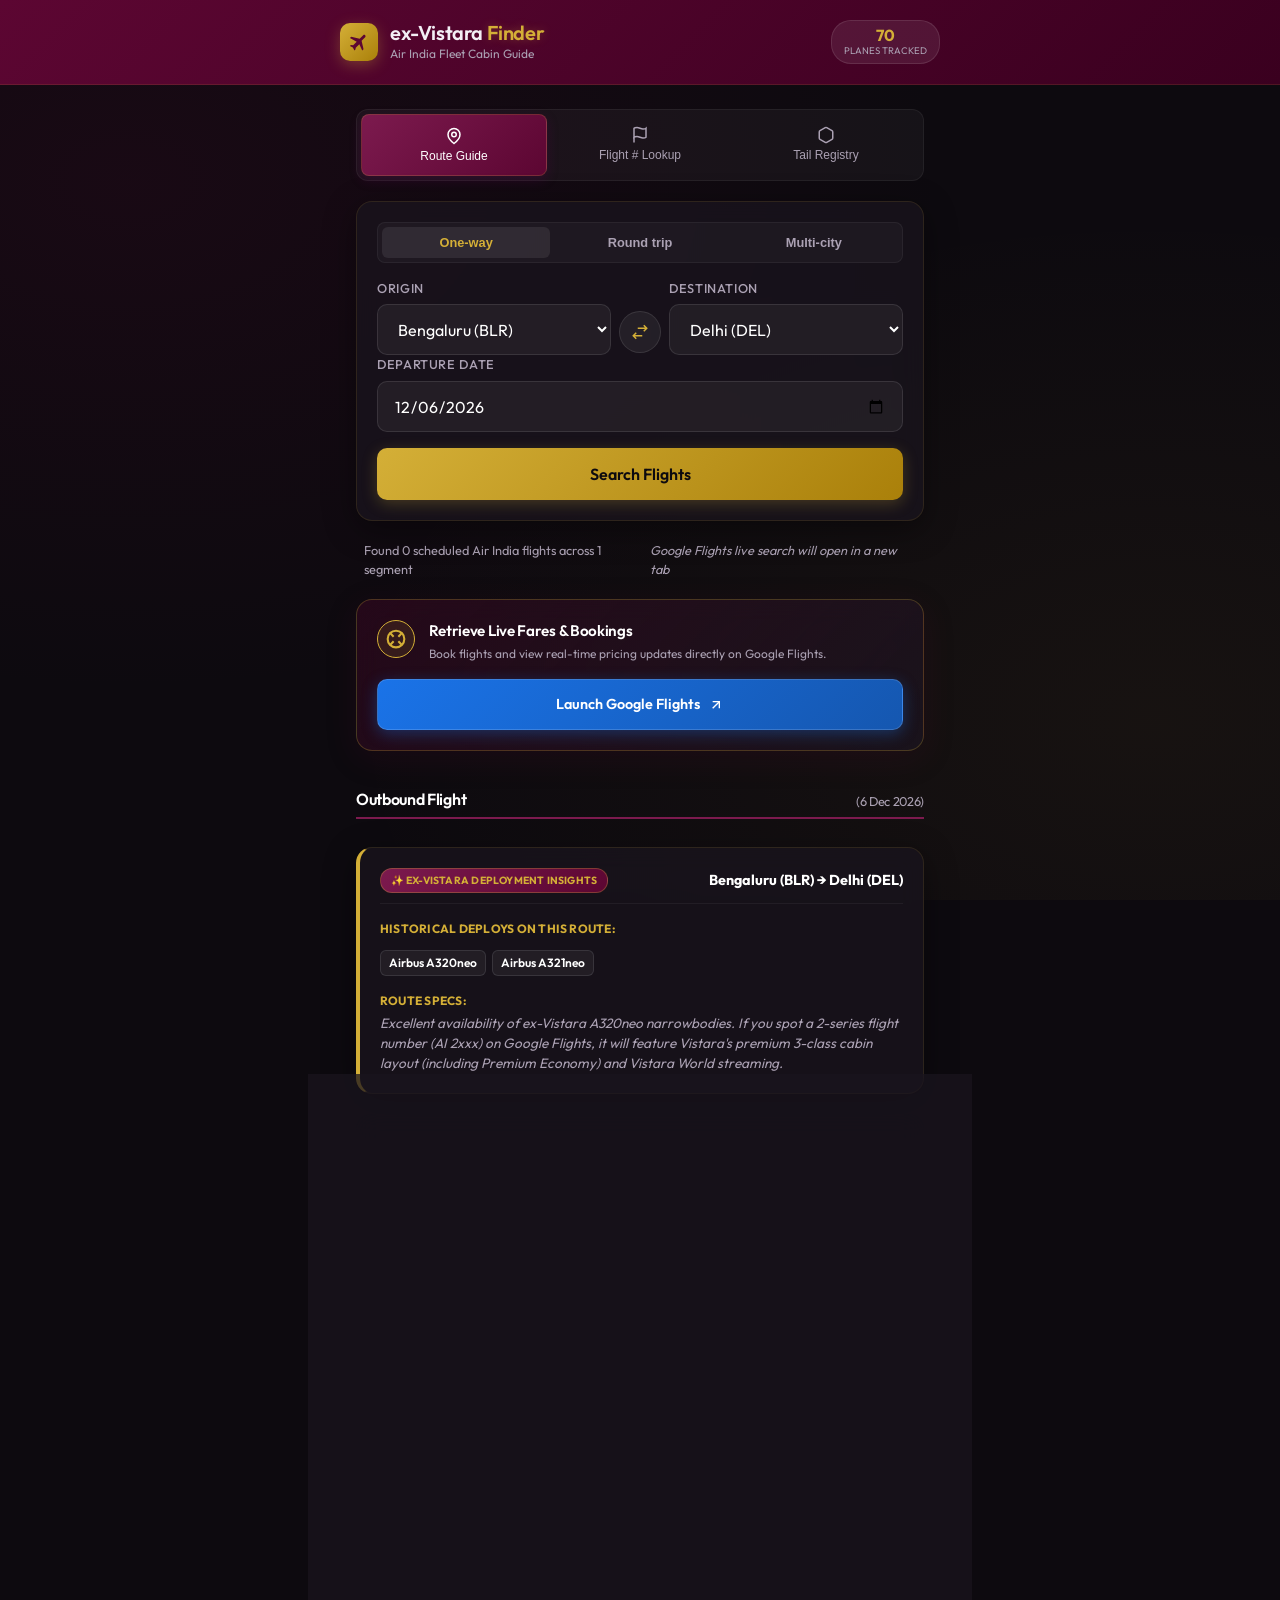
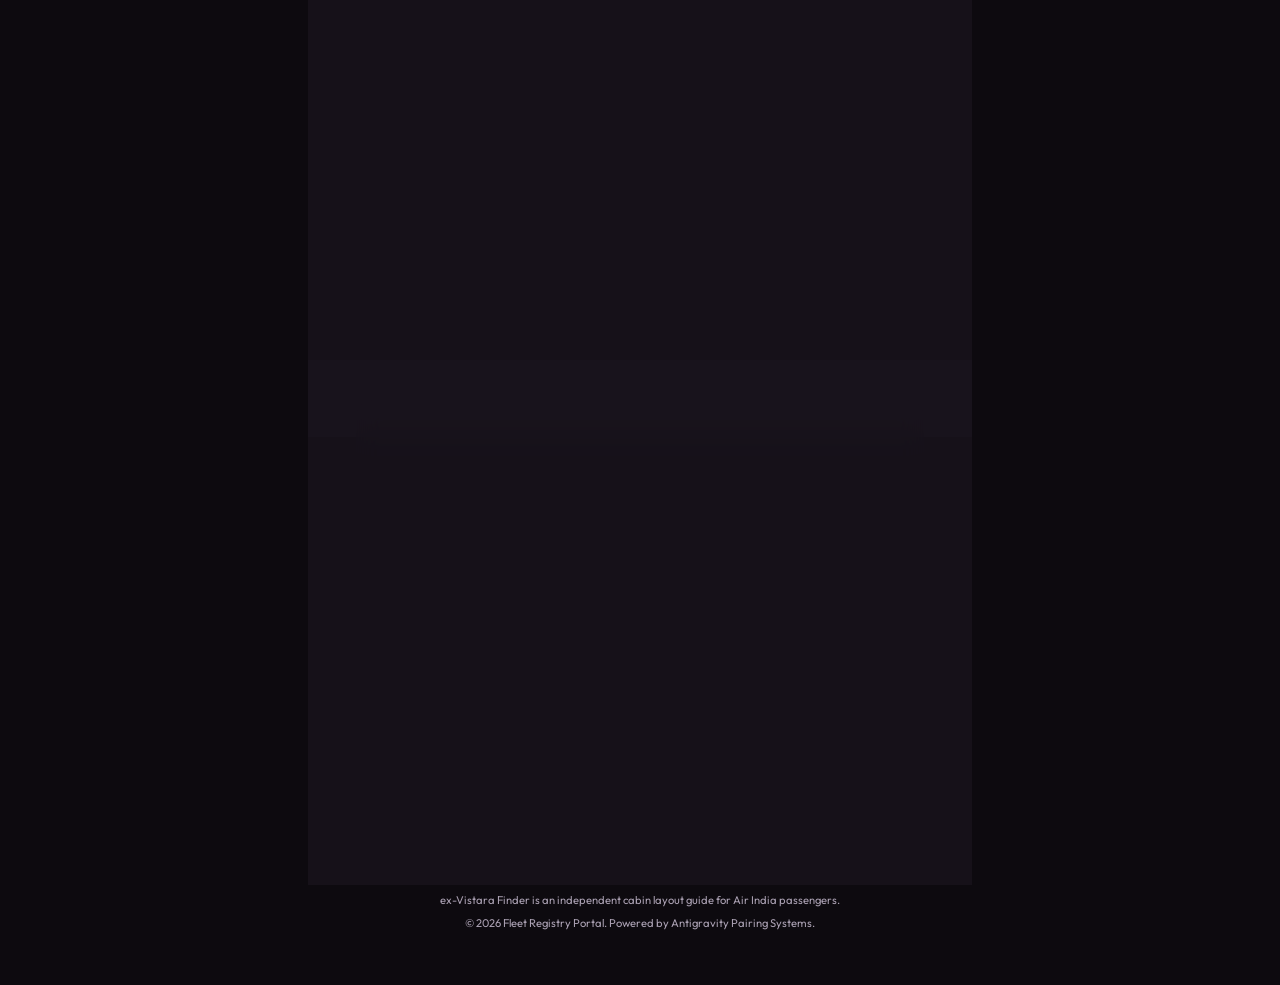
==== index.html @ 8e15ced3 "Initial commit: ex-Vistara Flight Finder v6.1" ====
<!DOCTYPE html>
<html lang="en">
<head>
  <meta charset="UTF-8">
  <meta name="viewport" content="width=device-width, initial-scale=1.0, maximum-scale=1.0, user-scalable=no">
  <title>VistaraFinder - Find ex-Vistara Cabin Layouts & Lie-Flat Beds on Air India Flights</title>
  <meta name="description" content="Find out if your upcoming Air India flight is operated by an ex-Air Vistara airplane featuring premium cabins, lie-flat seats, and seatback entertainment.">
  <!-- Modern Fonts -->
  <link rel="preconnect" href="https://fonts.googleapis.com">
  <link rel="preconnect" href="https://fonts.gstatic.com" crossorigin>
  <link href="https://fonts.googleapis.com/css2?family=Outfit:wght@300;400;500;600;700;800&display=swap" rel="stylesheet">
  <!-- Custom Styling -->
  <link rel="stylesheet" href="styles.css">
</head>
<body>

  <!-- App Header -->
  <header class="app-header">
    <div class="header-container">
      <div class="brand">
        <div class="logo-orb">
          <svg viewBox="0 0 24 24" fill="currentColor" class="header-plane-svg">
            <path d="M21 16v-2l-8-5V3.5c0-.83-.67-1.5-1.5-1.5S10 2.67 10 3.5V9l-8 5v2l8-2.5V19l-2 1.5V22l3.5-1 3.5 1v-1.5L14 19v-5.5l7 2.5z"/>
          </svg>
        </div>
        <div class="brand-text">
          <h1>ex-Vistara <span class="gold-text">Finder</span></h1>
          <p>Air India Fleet Cabin Guide</p>
        </div>
      </div>
      <div class="fleet-count">
        <span class="count-num">70</span>
        <span class="count-lbl">Planes Tracked</span>
      </div>
    </div>
  </header>

  <!-- Main Container -->
  <main class="app-container">
    
    <!-- Navigation Tabs -->
    <div class="tabs-nav">
      <button class="tab-btn active" data-target="panel-route">
        <svg xmlns="http://www.w3.org/2000/svg" viewBox="0 0 24 24" fill="none" stroke="currentColor" stroke-width="2" class="tab-icon"><path d="M20 10c0 6-8 12-8 12s-8-6-8-12a8 8 0 0 1 16 0Z"/><circle cx="12" cy="10" r="3"/></svg>
        <span>Route Guide</span>
      </button>
      <button class="tab-btn" data-target="panel-flight">
        <svg xmlns="http://www.w3.org/2000/svg" viewBox="0 0 24 24" fill="none" stroke="currentColor" stroke-width="2" class="tab-icon"><path d="M4 15s1-1 4-1 5 2 8 2 4-1 4-1V3s-1 1-4 1-5-2-8-2-4 1-4 1z"/><line x1="4" y1="22" x2="4" y2="15"/></svg>
        <span>Flight # Lookup</span>
      </button>
      <button class="tab-btn" data-target="panel-tail">
        <svg xmlns="http://www.w3.org/2000/svg" viewBox="0 0 24 24" fill="none" stroke="currentColor" stroke-width="2" class="tab-icon"><path d="M21 16V8a2 2 0 0 0-1-1.73l-7-4a2 2 0 0 0-2 0l-7 4A2 2 0 0 0 3 8v8a2 2 0 0 0 1 1.73l7 4a2 2 0 0 0 2 0l7-4A2 2 0 0 0 21 16z"/></svg>
        <span>Tail Registry</span>
      </button>
    </div>

    <!-- Search Panels Section -->
    <section class="search-section card">
      
      <!-- Panel 1: Route Search -->
      <div class="search-panel active" id="panel-route">
        
        <!-- Trip Type Selector (One-way, Round-trip, Multi-city) -->
        <div class="trip-type-nav">
          <button class="trip-type-btn active" data-type="oneway">One-way</button>
          <button class="trip-type-btn" data-type="roundtrip">Round trip</button>
          <button class="trip-type-btn" data-type="multicity">Multi-city</button>
        </div>

        <form class="search-form" onsubmit="return false;">
          

          <!-- Standard inputs (One-way & Round trip) -->
          <div id="standard-route-inputs">
            <div class="route-select-wrapper">
              <div class="form-group">
                <label for="search-from">Origin</label>
                <select id="search-from" class="form-control city-select"></select>
              </div>
              
              <button id="btn-swap-cities" class="btn-swap" aria-label="Swap Cities">
                <svg xmlns="http://www.w3.org/2000/svg" viewBox="0 0 24 24" fill="none" stroke="currentColor" stroke-width="2" class="swap-icon">
                  <path d="M17 11l4-4-4-4M21 7H9M7 13l-4 4 4 4M3 17h12"/>
                </svg>
              </button>
              
              <div class="form-group">
                <label for="search-to">Destination</label>
                <select id="search-to" class="form-control city-select"></select>
              </div>
            </div>
            
            <div class="dates-row">
              <div class="form-group flex-1">
                <label for="search-date">Departure Date</label>
                <input type="date" id="search-date" class="form-control">
              </div>
              
              <div class="form-group flex-1" id="return-date-group" style="display: none;">
                <label for="search-return-date">Return Date</label>
                <input type="date" id="search-return-date" class="form-control">
              </div>
            </div>
          </div>

          <!-- Multi-city Inputs wrapper -->
          <div id="multicity-segments-wrapper" style="display: none;">
            <div id="multicity-segments" class="multicity-rows-container">
              <!-- Dynamically populated rows -->
            </div>
            <button type="button" id="btn-add-segment" class="btn-add-row">+ Add Flight Segment</button>
          </div>
          
          <button id="btn-route-search" class="btn btn-primary">Search Flights</button>
        </form>
      </div>

      <!-- Panel 2: Flight Number Search -->
      <div class="search-panel" id="panel-flight">
        <form class="search-form" onsubmit="return false;">
          <div class="form-group">
            <label for="search-flight-no">Air India Flight Number</label>
            <input type="text" id="search-flight-no" class="form-control" placeholder="e.g. AI 2955 or 2810" autocomplete="off">
            <p class="input-tip">Tip: Transferred ex-Vistara flights carry flight numbers starting with a 2 (e.g., AI 2xxx).</p>
          </div>
          <button id="btn-flight-search" class="btn btn-primary">Check Cabin Specifications</button>
        </form>
      </div>

      <!-- Panel 3: Tail Number Search -->
      <div class="search-panel" id="panel-tail">
        <form class="search-form" onsubmit="return false;">
          <div class="form-group">
            <label for="search-tail-no">Aircraft Registration (Tail Number)</label>
            <input type="text" id="search-tail-no" class="form-control" placeholder="e.g. VT-TSD or VT-TVA" autocomplete="off">
            <p class="input-tip">Search for standard registrations or ex-Vistara (e.g., VT-TNB, VT-TSN).</p>
          </div>
          <button id="btn-tail-search" class="btn btn-primary">Look Up Aircraft Seat Map</button>
        </form>
      </div>

    </section>

    <!-- Results Banner -->
    <div id="results-summary" class="results-summary-strip hidden">
      <span id="results-count">0 routes analyzed</span>
      <span class="results-hint">Google Flights live search will open in a new tab</span>
    </div>

    <!-- Results Area -->
    <section id="results-container" class="results-wrapper">
      <!-- Route guide cards and Google Flights button injected by JavaScript -->
    </section>

    <!-- Fleet Registry Explorer -->
    <section class="fleet-explorer card">
      <h2>Vistara Fleet Registry Directory</h2>
      <p class="explorer-subtitle">Browse and select any of the 70 transferred aircraft to view their full specifications.</p>
      
      <div class="explorer-accordion">
        <div class="explorer-group">
          <h3>Boeing 787-9 Dreamliners (7 widebodies)</h3>
          <div class="fleet-list" id="fleet-787"></div>
        </div>
        
        <div class="explorer-group">
          <h3>Airbus A321neo Jets (10 narrowbodies with Lie-Flats)</h3>
          <div class="fleet-list" id="fleet-a321"></div>
        </div>
        
        <div class="explorer-group">
          <h3>Airbus A320neo Jets (53 narrowbodies)</h3>
          <div class="fleet-list" id="fleet-a320"></div>
        </div>
      </div>
    </section>

    <!-- Educational Section -->
    <section class="guide-section card">
      <h2>Understanding the Vistara Merger</h2>
      <div class="guide-grid">
        <div class="guide-card">
          <div class="guide-num">01</div>
          <h3>The Flight Number Code</h3>
          <p>Air India tags all flights operated by former Vistara aircraft with flight numbers starting with <strong>"2"</strong> (e.g., AI 2955, AI 2810). Standard Air India flights use 3-digit or standard 8xx/4xx series numbers.</p>
        </div>
        <div class="guide-card">
          <div class="guide-num">02</div>
          <h3>Narrowbody Lie-Flat Beds</h3>
          <p>Ex-Vistara Airbus A321neo aircraft feature <strong>12 fully lie-flat business class seats</strong> in a 2-2 configuration. Standard narrowbodies in India (including standard Air India) only feature standard recliners.</p>
        </div>
        <div class="guide-card">
          <div class="guide-num">03</div>
          <h3>Premium Economy Cabin</h3>
          <p>Vistara was the pioneer of Premium Economy in India. Transferred aircraft offer a dedicated Premium Economy cabin with 33-38" pitch, leg rests, and premium meals, which standard Air India is only beginning to roll out.</p>
        </div>
        <div class="guide-card">
          <div class="guide-num">04</div>
          <h3>Seatback Entertainment</h3>
          <p>All ex-Vistara A321neo and Boeing 787-9 aircraft have functioning personal seatback entertainment screens. In contrast, standard Air India older narrowbodies do not feature seatback entertainment screens.</p>
        </div>
      </div>
    </section>

  </main>

  <footer class="app-footer">
    <p>ex-Vistara Finder is an independent cabin layout guide for Air India passengers.</p>
    <p>© 2026 Fleet Registry Portal. Powered by Antigravity Pairing Systems.</p>
  </footer>

  <!-- App Script -->
  <script src="app.js"></script>
</body>
</html>
---- styles.css ----
/* CSS Variable Declarations - Deep Aubergine & Gold Theme */
:root {
  --color-aubergine: #5c0632;
  --color-aubergine-light: #7c1a4e;
  --color-gold: #d4af37;
  --color-gold-glow: rgba(212, 175, 55, 0.3);
  --color-ai-red: #ed1c24;
  --color-dark-bg: #0d0a0f;
  --color-card-bg: rgba(26, 20, 30, 0.75);
  --color-border: rgba(212, 175, 55, 0.12);
  --color-border-focus: rgba(212, 175, 55, 0.5);
  --color-text: #f3eff5;
  --color-text-muted: #aba1b3;
  --color-white: #ffffff;
  
  /* Class Map Colors */
  --color-bus: #d4af37;
  --color-pe: #9e64a6;
  --color-econ: #3d6cb9;
  
  --border-radius: 16px;
  --transition: all 0.3s cubic-bezier(0.25, 0.8, 0.25, 1);
}

/* Reset and Global Styles */
* {
  box-sizing: border-box;
  margin: 0;
  padding: 0;
  -webkit-tap-highlight-color: transparent;
}

body {
  font-family: 'Outfit', sans-serif;
  background-color: var(--color-dark-bg);
  background-image: 
    radial-gradient(at 10% 20%, rgba(92, 6, 50, 0.15) 0px, transparent 50%),
    radial-gradient(at 90% 80%, rgba(212, 175, 55, 0.05) 0px, transparent 50%);
  background-attachment: fixed;
  color: var(--color-text);
  min-height: 100vh;
  line-height: 1.5;
  padding-bottom: 2rem;
}

/* Scrollbar Styling */
::-webkit-scrollbar {
  width: 6px;
  height: 6px;
}
::-webkit-scrollbar-track {
  background: var(--color-dark-bg);
}
::-webkit-scrollbar-thumb {
  background: var(--color-aubergine-light);
  border-radius: 3px;
}

/* Typography elements */
h1, h2, h3, h4 {
  font-weight: 600;
  letter-spacing: -0.02em;
}

.gold-text {
  color: var(--color-gold);
  text-shadow: 0 0 10px var(--color-gold-glow);
}

/* Layout Containers */
.app-header {
  background: linear-gradient(135deg, var(--color-aubergine) 0%, #3a001f 100%);
  border-bottom: 1px solid var(--color-border);
  padding: 1.25rem 1rem;
  position: sticky;
  top: 0;
  z-index: 100;
  backdrop-filter: blur(10px);
}

.header-container {
  display: flex;
  justify-content: space-between;
  align-items: center;
  max-width: 600px;
  margin: 0 auto;
}

.brand {
  display: flex;
  align-items: center;
  gap: 0.75rem;
}

.logo-orb {
  background: linear-gradient(135deg, var(--color-gold) 0%, #aa800a 100%);
  width: 38px;
  height: 38px;
  border-radius: 10px;
  display: flex;
  align-items: center;
  justify-content: center;
  box-shadow: 0 4px 15px rgba(212, 175, 55, 0.3);
}

.header-plane-svg {
  color: var(--color-aubergine);
  width: 22px;
  height: 22px;
  transform: rotate(45deg);
}

.brand-text h1 {
  font-size: 1.25rem;
  line-height: 1.2;
}

.brand-text p {
  font-size: 0.75rem;
  color: var(--color-text-muted);
}

.fleet-count {
  background: rgba(255, 255, 255, 0.08);
  border: 1px solid rgba(255, 255, 255, 0.1);
  padding: 0.35rem 0.75rem;
  border-radius: 20px;
  display: flex;
  flex-direction: column;
  align-items: center;
}

.fleet-count .count-num {
  font-weight: 700;
  font-size: 1rem;
  color: var(--color-gold);
  line-height: 1;
}

.fleet-count .count-lbl {
  font-size: 0.6rem;
  color: var(--color-text-muted);
  text-transform: uppercase;
}

/* App Container constraint for Mobile-First layout */
.app-container {
  max-width: 600px;
  margin: 1.5rem auto;
  padding: 0 1rem;
  display: flex;
  flex-direction: column;
  gap: 1.25rem;
}

/* Generic Card Styles with Glassmorphism */
.card {
  background: var(--color-card-bg);
  border: 1px solid var(--color-border);
  border-radius: var(--border-radius);
  padding: 1.25rem;
  box-shadow: 0 8px 32px rgba(0, 0, 0, 0.4);
  backdrop-filter: blur(12px);
  -webkit-backdrop-filter: blur(12px);
  transition: var(--transition);
}

/* Tabs Navigation */
.tabs-nav {
  display: grid;
  grid-template-columns: repeat(3, 1fr);
  background: rgba(255, 255, 255, 0.04);
  padding: 4px;
  border-radius: 12px;
  border: 1px solid rgba(255, 255, 255, 0.06);
}

.tab-btn {
  background: transparent;
  border: none;
  color: var(--color-text-muted);
  padding: 0.75rem 0.5rem;
  border-radius: 8px;
  cursor: pointer;
  display: flex;
  flex-direction: column;
  align-items: center;
  gap: 0.25rem;
  font-size: 0.75rem;
  font-weight: 500;
  transition: var(--transition);
}

.tab-btn.active {
  background: linear-gradient(135deg, var(--color-aubergine-light) 0%, var(--color-aubergine) 100%);
  color: var(--color-white);
  box-shadow: 0 4px 12px rgba(92, 6, 82, 0.3);
  border: 1px solid rgba(212, 175, 55, 0.2);
}

.tab-icon {
  width: 18px;
  height: 18px;
}

/* Search Panels */
.search-panel {
  display: none;
}

.search-panel.active {
  display: block;
  animation: fadeIn 0.4s ease-out;
}

@keyframes fadeIn {
  from { opacity: 0; transform: translateY(8px); }
  to { opacity: 1; transform: translateY(0); }
}

/* Forms controls styling */
.search-form {
  display: flex;
  flex-direction: column;
  gap: 1rem;
}

/* Trip Type Sub Navigation */
.trip-type-nav {
  display: flex;
  gap: 0.35rem;
  margin-bottom: 1rem;
  background: rgba(255, 255, 255, 0.03);
  padding: 4px;
  border-radius: 8px;
  border: 1px solid rgba(255, 255, 255, 0.05);
}

.trip-type-btn {
  flex: 1;
  background: transparent;
  border: none;
  color: var(--color-text-muted);
  padding: 0.5rem;
  font-size: 0.8rem;
  font-weight: 600;
  border-radius: 6px;
  cursor: pointer;
  transition: var(--transition);
}

.trip-type-btn.active {
  background: rgba(255, 255, 255, 0.08);
  color: var(--color-gold);
}

/* Passengers & Class selectors Row */
.pax-class-row {
  display: flex;
  justify-content: space-between;
  align-items: center;
  background: rgba(255, 255, 255, 0.02);
  border: 1px solid rgba(255, 255, 255, 0.04);
  padding: 0.6rem 0.85rem;
  border-radius: 8px;
  gap: 1rem;
}

.pax-selector-group {
  display: flex;
  gap: 0.6rem;
  flex: 1.5;
}

.pax-input-item {
  display: flex;
  flex-direction: column;
  flex: 1;
  gap: 0.15rem;
}

.pax-input-item label,
.class-selector-group label {
  font-size: 0.65rem;
  color: var(--color-text-muted);
  text-transform: uppercase;
  font-weight: 700;
}

.class-selector-group {
  display: flex;
  flex-direction: column;
  flex: 1;
  gap: 0.15rem;
}

.form-control-xs {
  background: rgba(255, 255, 255, 0.06);
  border: 1px solid rgba(255, 255, 255, 0.08);
  color: var(--color-white);
  padding: 0.4rem;
  border-radius: 6px;
  font-size: 0.8rem;
  font-family: inherit;
  outline: none;
  width: 100%;
}

.form-control-xs:focus {
  border-color: var(--color-gold);
}

/* Dates layout row */
.dates-row {
  display: flex;
  gap: 0.85rem;
}

.flex-1 {
  flex: 1;
}

/* Multi-city rows container */
.multicity-rows-container {
  display: flex;
  flex-direction: column;
  gap: 0.85rem;
  margin-bottom: 0.5rem;
}

.multicity-segment {
  background: rgba(255, 255, 255, 0.02);
  border: 1px solid rgba(255, 255, 255, 0.04);
  border-radius: 10px;
  padding: 0.85rem;
}

.mc-row-header {
  display: flex;
  justify-content: space-between;
  align-items: center;
  margin-bottom: 0.6rem;
  font-size: 0.8rem;
  font-weight: 700;
  color: var(--color-gold);
  text-transform: uppercase;
}

.btn-remove-segment {
  background: transparent;
  border: none;
  color: #ff5b60;
  font-size: 0.75rem;
  cursor: pointer;
  font-family: inherit;
  font-weight: 500;
}

.btn-remove-segment:hover {
  text-decoration: underline;
}

.mc-inputs-grid {
  display: grid;
  grid-template-columns: 1fr 1fr;
  gap: 0.6rem;
}

.mc-inputs-grid .form-group:last-child {
  grid-column: span 2;
}

.btn-add-row {
  background: rgba(255, 255, 255, 0.04);
  border: 1.5px dashed rgba(212, 175, 55, 0.3);
  color: var(--color-gold);
  padding: 0.75rem;
  border-radius: 8px;
  font-size: 0.85rem;
  font-weight: 600;
  cursor: pointer;
  width: 100%;
  text-align: center;
  transition: var(--transition);
  margin-bottom: 0.5rem;
}

.btn-add-row:hover {
  background: rgba(212, 175, 55, 0.06);
  border-color: var(--color-gold);
}

.form-group {
  display: flex;
  flex-direction: column;
  gap: 0.4rem;
}

.form-group label {
  font-size: 0.8rem;
  font-weight: 500;
  color: var(--color-text-muted);
  text-transform: uppercase;
  letter-spacing: 0.05em;
}

.form-control {
  background: rgba(255, 255, 255, 0.05);
  border: 1px solid rgba(255, 255, 255, 0.1);
  color: var(--color-white);
  padding: 0.85rem 1rem;
  border-radius: 10px;
  font-size: 1rem;
  font-family: inherit;
  transition: var(--transition);
  outline: none;
  width: 100%;
}

.form-control:focus {
  border-color: var(--color-gold);
  background: rgba(255, 255, 255, 0.08);
  box-shadow: 0 0 10px rgba(212, 175, 55, 0.15);
}

.route-select-wrapper {
  display: flex;
  align-items: flex-end;
  gap: 0.5rem;
}

.route-select-wrapper .form-group {
  flex: 1;
}

.btn-swap {
  background: rgba(255, 255, 255, 0.06);
  border: 1px solid rgba(255, 255, 255, 0.1);
  border-radius: 50%;
  width: 42px;
  height: 42px;
  display: flex;
  align-items: center;
  justify-content: center;
  cursor: pointer;
  margin-bottom: 2px;
  color: var(--color-gold);
  transition: var(--transition);
}

.btn-swap:active {
  transform: scale(0.9) rotate(180deg);
}

.swap-icon {
  width: 18px;
  height: 18px;
}

.input-tip {
  font-size: 0.75rem;
  color: var(--color-text-muted);
  font-style: italic;
  margin-top: 0.2rem;
}

/* Primary Button Styling */
.btn {
  border: none;
  border-radius: 10px;
  padding: 1rem;
  font-size: 1rem;
  font-weight: 600;
  cursor: pointer;
  font-family: inherit;
  transition: var(--transition);
  width: 100%;
  text-align: center;
}

.btn-primary {
  background: linear-gradient(135deg, var(--color-gold) 0%, #aa800a 100%);
  color: var(--color-dark-bg);
  box-shadow: 0 4px 15px rgba(212, 175, 55, 0.25);
}

.btn-primary:active {
  transform: scale(0.98);
}

/* Filters UI Section */
.filters-title {
  font-size: 0.9rem;
  color: var(--color-text-muted);
  text-transform: uppercase;
  letter-spacing: 0.05em;
  margin-bottom: 0.85rem;
  display: flex;
  align-items: center;
  gap: 0.5rem;
  border-bottom: 1px solid rgba(255, 255, 255, 0.06);
  padding-bottom: 0.5rem;
}

.filter-header-icon {
  width: 14px;
  height: 14px;
}

.filters-grid {
  display: flex;
  flex-direction: column;
  gap: 0.85rem;
}

.filter-item {
  display: flex;
  justify-content: space-between;
  align-items: center;
}

.select-item {
  flex-direction: column;
  align-items: flex-start;
  gap: 0.35rem;
}

.select-item label {
  font-size: 0.75rem;
  color: var(--color-text-muted);
  text-transform: uppercase;
}

.form-control-sm {
  background: rgba(255, 255, 255, 0.05);
  border: 1px solid rgba(255, 255, 255, 0.1);
  color: var(--color-white);
  padding: 0.6rem 0.85rem;
  border-radius: 8px;
  font-size: 0.9rem;
  font-family: inherit;
  width: 100%;
  outline: none;
}

/* Switch (Toggle Toggle Switch) */
.switch-label {
  display: flex;
  flex-direction: column;
}

.switch-text {
  font-size: 0.9rem;
  font-weight: 500;
}

.switch-subtext {
  font-size: 0.7rem;
  color: var(--color-text-muted);
}

.switch {
  position: relative;
  display: inline-block;
  width: 48px;
  height: 26px;
}

.switch input {
  opacity: 0;
  width: 0;
  height: 0;
}

.slider {
  position: absolute;
  cursor: pointer;
  top: 0;
  left: 0;
  right: 0;
  bottom: 0;
  background-color: rgba(255, 255, 255, 0.1);
  transition: .4s;
  border: 1px solid rgba(255, 255, 255, 0.05);
}

.slider:before {
  position: absolute;
  content: "";
  height: 18px;
  width: 18px;
  left: 3px;
  bottom: 3px;
  background-color: var(--color-text-muted);
  transition: .4s;
}

input:checked + .slider {
  background-color: var(--color-aubergine-light);
}

input:checked + .slider:before {
  transform: translateX(22px);
  background-color: var(--color-gold);
}

.slider.round {
  border-radius: 34px;
}

.slider.round:before {
  border-radius: 50%;
}

/* Custom Checkbox styles */
.checkbox-container {
  display: flex;
  align-items: center;
  position: relative;
  padding-left: 28px;
  cursor: pointer;
  font-size: 0.9rem;
  user-select: none;
}

.checkbox-container input {
  position: absolute;
  opacity: 0;
  cursor: pointer;
  height: 0;
  width: 0;
}

.checkmark {
  position: absolute;
  top: 0;
  left: 0;
  height: 20px;
  width: 20px;
  background-color: rgba(255, 255, 255, 0.05);
  border: 1px solid rgba(255, 255, 255, 0.1);
  border-radius: 5px;
  transition: var(--transition);
}

.checkbox-container:hover input ~ .checkmark {
  background-color: rgba(255, 255, 255, 0.1);
}

.checkbox-container input:checked ~ .checkmark {
  background-color: var(--color-aubergine-light);
  border-color: var(--color-gold);
}

.checkmark:after {
  content: "";
  position: absolute;
  display: none;
}

.checkbox-container input:checked ~ .checkmark:after {
  display: block;
}

.checkbox-container .checkmark:after {
  left: 6px;
  top: 2px;
  width: 5px;
  height: 10px;
  border: solid var(--color-gold);
  border-width: 0 2.5px 2.5px 0;
  transform: rotate(45deg);
}

.checkbox-label {
  margin-left: 4px;
}

/* Results Strip */
.results-summary-strip {
  display: flex;
  justify-content: space-between;
  align-items: center;
  padding: 0 0.5rem;
  font-size: 0.8rem;
  color: var(--color-text-muted);
}

.results-summary-strip.hidden {
  display: none;
}

.results-hint {
  font-style: italic;
}

/* Segment results layout */
.segment-result-group {
  margin-top: 1rem;
  display: flex;
  flex-direction: column;
  gap: 0.75rem;
}

.segment-result-header h3 {
  font-size: 1rem;
  color: var(--color-white);
  border-bottom: 2px solid var(--color-aubergine-light);
  padding-bottom: 0.35rem;
  display: flex;
  justify-content: space-between;
  align-items: flex-end;
}

.segment-result-header .header-date {
  font-size: 0.8rem;
  color: var(--color-text-muted);
  font-weight: 400;
}

/* Route Guide Card Styling */
.route-guide-card {
  border-left: 4px solid var(--color-gold);
  padding: 1.25rem;
  display: flex;
  flex-direction: column;
  gap: 1rem;
}

.route-guide-card.standard-route-card {
  border-left-color: var(--color-ai-red);
}

.guide-card-header {
  display: flex;
  justify-content: space-between;
  align-items: center;
  border-bottom: 1px solid rgba(255, 255, 255, 0.05);
  padding-bottom: 0.6rem;
}

.route-badge {
  font-size: 0.65rem;
  font-weight: 700;
  text-transform: uppercase;
  padding: 0.25rem 0.6rem;
  border-radius: 12px;
  letter-spacing: 0.02em;
}

.active-ex-vistara {
  background: linear-gradient(135deg, #7c1a4e 0%, var(--color-aubergine) 100%);
  color: var(--color-gold);
  border: 1px solid var(--color-gold-glow);
}

.standard-ai {
  background: rgba(237, 28, 36, 0.15);
  color: #ffa4a7;
  border: 1px solid rgba(237, 28, 36, 0.25);
}

.route-direction {
  font-size: 0.9rem;
  font-weight: 700;
  color: var(--color-white);
}

.guide-detail-row {
  display: flex;
  flex-direction: column;
  gap: 0.25rem;
}

.guide-detail-row strong {
  font-size: 0.75rem;
  color: var(--color-gold);
  text-transform: uppercase;
  letter-spacing: 0.02em;
}

.standard-route-card .guide-detail-row strong {
  color: #ffa4a7;
}

.guide-detail-row p {
  font-size: 0.85rem;
  color: var(--color-text-muted);
  line-height: 1.45;
}

.highlight-prefix {
  color: var(--color-white);
  font-weight: 700;
  background: rgba(212, 175, 55, 0.15);
  padding: 0.1rem 0.4rem;
  border-radius: 4px;
}

.ac-badges-wrap {
  display: flex;
  flex-wrap: wrap;
  gap: 0.4rem;
  margin-top: 0.15rem;
}

.ac-badge-pill {
  background: rgba(255, 255, 255, 0.05);
  border: 1px solid rgba(255, 255, 255, 0.1);
  padding: 0.2rem 0.5rem;
  font-size: 0.75rem;
  font-weight: 600;
  border-radius: 6px;
  color: var(--color-white);
}

.guide-analysis-text {
  font-style: italic;
}

.guide-action-box {
  background: rgba(212, 175, 55, 0.05);
  border: 1px solid rgba(212, 175, 55, 0.15);
  border-radius: 8px;
  padding: 0.75rem;
  font-size: 0.8rem;
  line-height: 1.4;
  color: var(--color-text);
}

.guide-action-box strong {
  color: var(--color-gold);
}

/* Live Sync Banner Card styling */
.live-sync-banner {
  display: flex;
  flex-direction: column;
  gap: 1rem;
  background: linear-gradient(135deg, rgba(92, 6, 50, 0.3) 0%, rgba(26, 20, 30, 0.85) 100%);
  border: 1px solid rgba(212, 175, 55, 0.25);
  box-shadow: 0 8px 32px rgba(92, 6, 50, 0.15);
  animation: glowPulse 4s infinite alternate;
}

@keyframes glowPulse {
  0% { border-color: rgba(212, 175, 55, 0.2); }
  100% { border-color: rgba(212, 175, 55, 0.45); }
}

.live-sync-content {
  display: flex;
  gap: 0.85rem;
  align-items: flex-start;
}

.live-sync-icon-wrap {
  background: rgba(212, 175, 55, 0.1);
  border: 1px solid var(--color-gold);
  border-radius: 50%;
  width: 38px;
  height: 38px;
  display: flex;
  align-items: center;
  justify-content: center;
  flex-shrink: 0;
}

.live-sync-icon {
  width: 20px;
  height: 20px;
  color: var(--color-gold);
}

.live-sync-text h4 {
  font-size: 0.95rem;
  color: var(--color-white);
  margin-bottom: 0.2rem;
}

.live-sync-text p {
  font-size: 0.75rem;
  color: var(--color-text-muted);
  line-height: 1.4;
}

.btn-google-flights {
  display: flex;
  align-items: center;
  justify-content: center;
  gap: 0.5rem;
  background: linear-gradient(135deg, #1a73e8 0%, #1557b0 100%);
  color: var(--color-white);
  border: 1px solid rgba(255, 255, 255, 0.15);
  box-shadow: 0 4px 15px rgba(26, 115, 232, 0.35);
  font-size: 0.9rem;
  padding: 0.85rem;
  text-decoration: none;
  border-radius: 10px;
  font-weight: 600;
  text-align: center;
  transition: var(--transition);
}

.btn-google-flights:hover {
  transform: translateY(-2px);
  box-shadow: 0 6px 20px rgba(26, 115, 232, 0.5);
}

.btn-google-flights:active {
  transform: translateY(0);
}

.arrow-up-right {
  width: 16px;
  height: 16px;
}

/* Flight Card Rendering */
.results-wrapper {
  display: flex;
  flex-direction: column;
  gap: 1.25rem;
}

.flight-card {
  background: var(--color-card-bg);
  border: 1px solid var(--color-border);
  border-radius: var(--border-radius);
  overflow: hidden;
  box-shadow: 0 4px 20px rgba(0, 0, 0, 0.3);
  transition: var(--transition);
}

.flight-card.ex-vistara-border {
  border-left: 4px solid var(--color-gold);
  box-shadow: 0 4px 24px rgba(92, 6, 50, 0.2);
}

.flight-card.expanded {
  border-color: var(--color-gold-glow);
}

.card-main-info {
  padding: 1.25rem;
  cursor: pointer;
}

.card-header {
  display: flex;
  justify-content: space-between;
  align-items: flex-start;
  margin-bottom: 1rem;
}

.flight-identity {
  display: flex;
  flex-direction: column;
}

.flight-no {
  font-size: 1.15rem;
  font-weight: 700;
  color: var(--color-white);
}

.flight-date {
  font-size: 0.95rem;
  font-weight: 500;
  color: var(--color-text-muted);
  margin-top: 0.25rem;
}

.badges-wrapper {
  display: flex;
  flex-direction: column;
  align-items: flex-end;
  gap: 0.25rem;
}

/* Badge styling */
.badge {
  font-size: 0.65rem;
  font-weight: 600;
  text-transform: uppercase;
  padding: 0.25rem 0.6rem;
  border-radius: 12px;
  letter-spacing: 0.02em;
}

.ex-vistara-badge {
  background: linear-gradient(135deg, #7c1a4e 0%, var(--color-aubergine) 100%);
  color: var(--color-gold);
  border: 1px solid var(--color-gold-glow);
  box-shadow: 0 0 10px rgba(92, 6, 50, 0.4);
}

.standard-badge {
  background: rgba(237, 28, 36, 0.15);
  color: #ffa4a7;
  border: 1px solid rgba(237, 28, 36, 0.2);
}

.sparkle {
  margin-right: 2px;
}

/* Route Strip Visual */
.flight-route-strip {
  display: flex;
  justify-content: space-between;
  align-items: center;
  margin-bottom: 1.25rem;
  background: rgba(255, 255, 255, 0.02);
  padding: 0.6rem 0.85rem;
  border-radius: 10px;
  border: 1px solid rgba(255, 255, 255, 0.04);
}

.route-point {
  display: flex;
  flex-direction: column;
  flex: 1;
}

.airport-code {
  font-size: 1.5rem;
  font-weight: 700;
  color: var(--color-white);
  line-height: 1;
}

.city-name {
  font-size: 0.75rem;
  color: var(--color-text-muted);
}

.flight-time {
  font-size: 0.95rem;
  font-weight: 600;
  color: var(--color-gold);
  margin-top: 0.15rem;
}

.route-connector {
  flex: 2;
  position: relative;
  display: flex;
  flex-direction: column;
  align-items: center;
  justify-content: center;
  padding: 0 0.5rem;
}

.connector-line {
  width: 100%;
  height: 1px;
  border-top: 1.5px dashed rgba(255, 255, 255, 0.15);
  position: absolute;
  top: 50%;
  transform: translateY(-50%);
  z-index: 1;
}

.plane-icon-wrap {
  z-index: 2;
  background: var(--color-card-bg);
  padding: 0 8px;
}

.plane-svg {
  width: 18px;
  height: 18px;
  color: var(--color-gold);
  transform: rotate(90deg);
}

.text-right {
  text-align: right;
}

/* Quick specs row */
.card-quick-specs {
  display: flex;
  gap: 1.25rem;
  font-size: 0.8rem;
  color: var(--color-text-muted);
  margin-bottom: 0.75rem;
}

.spec-item {
  display: flex;
  align-items: center;
  gap: 0.35rem;
}

.spec-icon {
  width: 14px;
  height: 14px;
  color: var(--color-gold);
}

.expand-prompt {
  display: flex;
  justify-content: center;
  align-items: center;
  gap: 0.25rem;
  font-size: 0.75rem;
  color: var(--color-gold);
  font-weight: 500;
  border-top: 1px solid rgba(255, 255, 255, 0.04);
  padding-top: 0.6rem;
  margin-top: 0.4rem;
}

.chevron-icon {
  width: 14px;
  height: 14px;
  transition: var(--transition);
}

/* Expanded Card Panel */
.card-details-panel {
  padding: 0 1.25rem 1.25rem 1.25rem;
  animation: slideDown 0.3s ease-out;
}

@keyframes slideDown {
  from { opacity: 0; max-height: 0; overflow: hidden; }
  to { opacity: 1; max-height: 2000px; }
}

.details-divider {
  border-top: 1px dashed rgba(255, 255, 255, 0.08);
  margin-bottom: 1rem;
}

.details-section {
  margin-bottom: 1.25rem;
}

.details-section h4 {
  font-size: 0.85rem;
  color: var(--color-gold);
  text-transform: uppercase;
  letter-spacing: 0.05em;
  margin-bottom: 0.6rem;
}

/* Configuration grid layout */
.layout-grid {
  display: flex;
  flex-direction: column;
  gap: 0.5rem;
}

.layout-row {
  display: flex;
  background: rgba(255, 255, 255, 0.03);
  border: 1px solid rgba(255, 255, 255, 0.05);
  border-radius: 8px;
  padding: 0.6rem 0.85rem;
  justify-content: space-between;
  align-items: center;
}

.layout-row.disabled {
  opacity: 0.4;
}

.class-label {
  display: flex;
  align-items: center;
  gap: 0.5rem;
}

.dot {
  width: 8px;
  height: 8px;
  border-radius: 50%;
}

.business-class-dot { background-color: var(--color-bus); }
.premium-economy-dot { background-color: var(--color-pe); }
.economy-class-dot { background-color: var(--color-econ); }

.class-data {
  text-align: right;
  display: flex;
  flex-direction: column;
  font-size: 0.85rem;
}

.class-pitch {
  font-size: 0.75rem;
  color: var(--color-text-muted);
}

.features-list {
  list-style: none;
  display: flex;
  flex-direction: column;
  gap: 0.35rem;
  font-size: 0.85rem;
  background: rgba(255, 255, 255, 0.02);
  padding: 0.75rem;
  border-radius: 8px;
  border: 1px solid rgba(255, 255, 255, 0.04);
}

.features-list li strong {
  color: var(--color-white);
}

.livery-desc {
  font-size: 0.85rem;
  color: var(--color-text-muted);
  line-height: 1.4;
}

/* ERROR BANNER */
.error-banner {
  background: rgba(237, 28, 36, 0.08);
  border: 1px solid rgba(237, 28, 36, 0.2);
  color: #ff9da1;
  padding: 1rem;
  border-radius: 12px;
  display: flex;
  align-items: center;
  gap: 0.75rem;
  font-size: 0.9rem;
}

.error-icon {
  width: 20px;
  height: 20px;
  flex-shrink: 0;
}

.no-results-card {
  text-align: center;
  padding: 2.5rem 1rem;
  background: var(--color-card-bg);
  border: 1px solid var(--color-border);
  border-radius: var(--border-radius);
  display: flex;
  flex-direction: column;
  align-items: center;
}

.no-results-icon {
  width: 48px;
  height: 48px;
  color: var(--color-text-muted);
  margin-bottom: 0.75rem;
}

.no-results-card h3 {
  font-size: 1.15rem;
  margin-bottom: 0.35rem;
  color: var(--color-white);
}

.no-results-card p {
  font-size: 0.85rem;
  color: var(--color-text-muted);
  max-width: 280px;
}

/* Dynamic CSS Seat Map Visualizer styling */
.seat-map-visualizer {
  display: flex;
  justify-content: center;
  background: rgba(0, 0, 0, 0.3);
  border-radius: 12px;
  padding: 1.5rem 0.5rem;
  margin-bottom: 0.75rem;
  border: 1px solid rgba(255, 255, 255, 0.05);
}

/* Airplane fuselage layout container */
.aircraft-tube {
  background: #17151a;
  border: 2px solid #332d39;
  border-radius: 30px 30px 10px 10px;
  width: 100%;
  max-width: 320px;
  padding: 1.5rem 0.5rem;
  position: relative;
  display: flex;
  flex-direction: column;
  gap: 1.25rem;
}

.cockpit {
  text-align: center;
  font-size: 0.65rem;
  font-weight: 700;
  text-transform: uppercase;
  color: var(--color-text-muted);
  border-bottom: 2px solid #332d39;
  padding-bottom: 0.75rem;
  letter-spacing: 0.1em;
}

.cabin-section {
  display: flex;
  flex-direction: column;
  gap: 0.5rem;
}

.section-title {
  font-size: 0.6rem;
  color: var(--color-text-muted);
  text-transform: uppercase;
  text-align: center;
  letter-spacing: 0.05em;
  font-weight: 700;
  background: rgba(255, 255, 255, 0.03);
  padding: 0.2rem;
  border-radius: 4px;
}

.seating-grid {
  display: flex;
  flex-direction: column;
  gap: 0.35rem;
  align-items: center;
}

.seat-row {
  display: flex;
  align-items: center;
  justify-content: center;
  width: 100%;
}

.row-num {
  font-size: 0.6rem;
  color: var(--color-text-muted);
  width: 15px;
  text-align: center;
  margin-right: 4px;
}

.seat-cell {
  width: 18px;
  height: 18px;
  border-radius: 3px;
  margin: 0 2px;
  cursor: pointer;
  transition: transform 0.1s;
}

.seat-cell:hover {
  transform: scale(1.15);
}

.bus-seat {
  background-color: var(--color-bus);
  border: 1px solid rgba(255, 255, 255, 0.15);
}

.pe-seat {
  background-color: var(--color-pe);
  border: 1px solid rgba(255, 255, 255, 0.15);
}

.econ-seat {
  background-color: var(--color-econ);
  border: 1px solid rgba(255, 255, 255, 0.15);
}

.aisle-spacer {
  width: 14px;
  font-size: 0.45rem;
  color: transparent;
  text-align: center;
}

.tail {
  text-align: center;
  font-size: 0.6rem;
  color: var(--color-text-muted);
  border-top: 1px solid #332d39;
  padding-top: 0.5rem;
  text-transform: uppercase;
  letter-spacing: 0.05em;
}

.seat-legend {
  display: flex;
  justify-content: center;
  gap: 1rem;
  font-size: 0.75rem;
}

.legend-item {
  display: flex;
  align-items: center;
  gap: 0.25rem;
}

.legend-box {
  width: 12px;
  height: 12px;
  border-radius: 2px;
}

.bus-color { background-color: var(--color-bus); }
.pe-color { background-color: var(--color-pe); }
.econ-color { background-color: var(--color-econ); }

/* Fleet Explorer Tab Grid styling */
.fleet-explorer h2 {
  font-size: 1.15rem;
  margin-bottom: 0.25rem;
  color: var(--color-white);
}

.explorer-subtitle {
  font-size: 0.8rem;
  color: var(--color-text-muted);
  margin-bottom: 1.25rem;
}

.explorer-group {
  margin-bottom: 1rem;
}

.explorer-group h3 {
  font-size: 0.8rem;
  color: var(--color-gold);
  text-transform: uppercase;
  letter-spacing: 0.05em;
  margin-bottom: 0.5rem;
}

.fleet-list {
  display: flex;
  flex-wrap: wrap;
  gap: 0.4rem;
}

.fleet-pill {
  background: rgba(255, 255, 255, 0.03);
  border: 1px solid rgba(255, 255, 255, 0.06);
  border-radius: 8px;
  padding: 0.4rem 0.6rem;
  font-size: 0.75rem;
  cursor: pointer;
  display: flex;
  flex-direction: column;
  align-items: center;
  transition: var(--transition);
}

.fleet-pill:hover {
  background: var(--color-aubergine-light);
  border-color: var(--color-gold);
  transform: translateY(-2px);
}

.fleet-pill-reg {
  font-weight: 700;
  color: var(--color-white);
}

.fleet-pill-sub {
  font-size: 0.6rem;
  color: var(--color-text-muted);
}

/* Guide Section styling */
.guide-section h2 {
  font-size: 1.15rem;
  margin-bottom: 1rem;
  color: var(--color-white);
}

.guide-grid {
  display: grid;
  grid-template-columns: 1fr;
  gap: 1rem;
}

@media (min-width: 480px) {
  .guide-grid {
    grid-template-columns: 1fr 1fr;
  }
}

.guide-card {
  background: rgba(255, 255, 255, 0.02);
  border: 1px solid rgba(255, 255, 255, 0.04);
  border-radius: 10px;
  padding: 1rem;
  position: relative;
  overflow: hidden;
}

.guide-num {
  font-size: 2.25rem;
  font-weight: 800;
  color: rgba(212, 175, 55, 0.08);
  position: absolute;
  right: 0.5rem;
  top: 0rem;
  line-height: 1;
}

.guide-card h3 {
  font-size: 0.95rem;
  margin-bottom: 0.35rem;
  color: var(--color-gold);
}

.guide-card p {
  font-size: 0.75rem;
  color: var(--color-text-muted);
  line-height: 1.4;
}

/* App Footer styling */
.app-footer {
  text-align: center;
  padding: 2.5rem 1rem 1rem 1rem;
  max-width: 600px;
  margin: 0 auto;
}

.app-footer p {
  font-size: 0.7rem;
  color: var(--color-text-muted);
  margin-bottom: 0.35rem;
}

/* Search Loading & Spinner */
.search-loading {
  display: flex;
  flex-direction: column;
  align-items: center;
  justify-content: center;
  padding: 3rem 1.5rem;
  background: var(--color-card-bg);
  border: 1px solid var(--color-border);
  border-radius: var(--border-radius);
  box-shadow: 0 4px 20px rgba(0, 0, 0, 0.3);
  text-align: center;
  gap: 1rem;
}

.search-loading p {
  color: var(--color-text-muted);
  font-size: 0.95rem;
}

.spinner {
  width: 40px;
  height: 40px;
  border: 3px solid rgba(255, 255, 255, 0.1);
  border-radius: 50%;
  border-top-color: var(--color-gold);
  animation: spin 1s ease-in-out infinite;
}

@keyframes spin {
  to { transform: rotate(360deg); }
}

.hidden {
  display: none !important;
}

.mt-4 {
  margin-top: 1rem;
}

.flights-list-container {
  display: flex;
  flex-direction: column;
  gap: 1rem;
  margin-top: 0.75rem;
}

.flight-card.standard-ai-border {
  border-left: 4px solid rgba(237, 28, 36, 0.5);
}

.flight-card.standard-ai-border.expanded {
  border-color: rgba(237, 28, 36, 0.7);
}

.card-quick-specs {
  display: flex;
  align-items: center;
  gap: 1rem;
  font-size: 0.85rem;
  color: var(--color-text-muted);
  margin-top: 0.5rem;
}

.spec-item {
  display: flex;
  align-items: center;
  gap: 0.35rem;
}

.spec-icon {
  width: 14px;
  height: 14px;
  color: var(--color-gold);
}

/* Filter Bar Styling */
.results-filter-bar {
  display: flex;
  flex-wrap: wrap;
  gap: 0.75rem;
  padding: 1rem;
  background: rgba(43, 8, 38, 0.3);
  border: 1px solid var(--color-border);
  border-radius: var(--border-radius);
  margin-bottom: 1.25rem;
  align-items: center;
  backdrop-filter: blur(10px);
}

.results-filter-bar .filter-group {
  display: flex;
  flex-direction: column;
  gap: 0.25rem;
  flex: 1;
  min-width: 140px;
}

.results-filter-bar .filter-group label {
  font-size: 0.75rem;
  font-weight: 600;
  text-transform: uppercase;
  letter-spacing: 0.05em;
  color: var(--color-gold);
}

.results-filter-bar .filter-select {
  background: rgba(26, 3, 22, 0.6);
  border: 1px solid var(--color-border);
  color: var(--color-white);
  padding: 0.4rem 0.75rem;
  font-size: 0.85rem;
  border-radius: 6px;
  cursor: pointer;
  outline: none;
  transition: var(--transition);
}

.results-filter-bar .filter-select:focus {
  border-color: var(--color-gold);
  box-shadow: 0 0 8px rgba(220, 180, 80, 0.4);
}

/* Tab Switcher Styling */
.results-tabs {
  display: flex;
  width: 100%;
  gap: 0.5rem;
  margin-bottom: 1.25rem;
  background: rgba(26, 3, 22, 0.4);
  padding: 0.35rem;
  border-radius: var(--border-radius);
  border: 1px solid var(--color-border);
}

.results-tab-btn {
  flex: 1;
  display: flex;
  justify-content: center;
  align-items: center;
  gap: 0.5rem;
  background: transparent;
  border: none;
  color: var(--color-text-muted);
  padding: 0.75rem 1rem;
  font-size: 0.9rem;
  font-weight: 600;
  border-radius: 8px;
  cursor: pointer;
  transition: all 0.3s ease;
}

.results-tab-btn .tab-count {
  background: rgba(255, 255, 255, 0.1);
  padding: 2px 8px;
  border-radius: 20px;
  font-size: 0.75rem;
}

/* Active State for Vistara Tab */
.results-tab-btn.tab-vistara.active {
  background: linear-gradient(135deg, var(--color-aubergine-dark), var(--color-aubergine-light));
  color: var(--color-white);
  border: 1px solid var(--color-gold-glow);
  box-shadow: 0 0 15px rgba(220, 180, 80, 0.3);
}

.results-tab-btn.tab-vistara.active .tab-count {
  background: rgba(220, 180, 80, 0.3);
  color: var(--color-gold);
}

/* Active State for Standard Tab */
.results-tab-btn.tab-standard.active {
  background: linear-gradient(135deg, #a71c1c, #d32f2f);
  color: var(--color-white);
  border: 1px solid rgba(255, 255, 255, 0.2);
  box-shadow: 0 0 15px rgba(211, 47, 47, 0.3);
}

.results-tab-btn.tab-standard.active .tab-count {
  background: rgba(255, 255, 255, 0.2);
  color: var(--color-white);
}

.results-tab-btn:hover:not(.active) {
  color: var(--color-white);
  background: rgba(255, 255, 255, 0.05);
}

/* Empty State Card */
.results-empty-state {
  display: flex;
  flex-direction: column;
  align-items: center;
  justify-content: center;
  padding: 3rem 2rem;
  background: var(--color-card-bg);
  border: 1px dashed var(--color-border);
  border-radius: var(--border-radius);
  text-align: center;
  gap: 0.75rem;
}

.results-empty-icon {
  width: 48px;
  height: 48px;
  color: var(--color-text-muted);
  opacity: 0.5;
  margin-bottom: 0.5rem;
}

.results-empty-state h5 {
  font-size: 1.1rem;
  color: var(--color-white);
  margin: 0;
}

.results-empty-state p {
  font-size: 0.85rem;
  color: var(--color-text-muted);
  max-width: 320px;
  margin: 0;
}
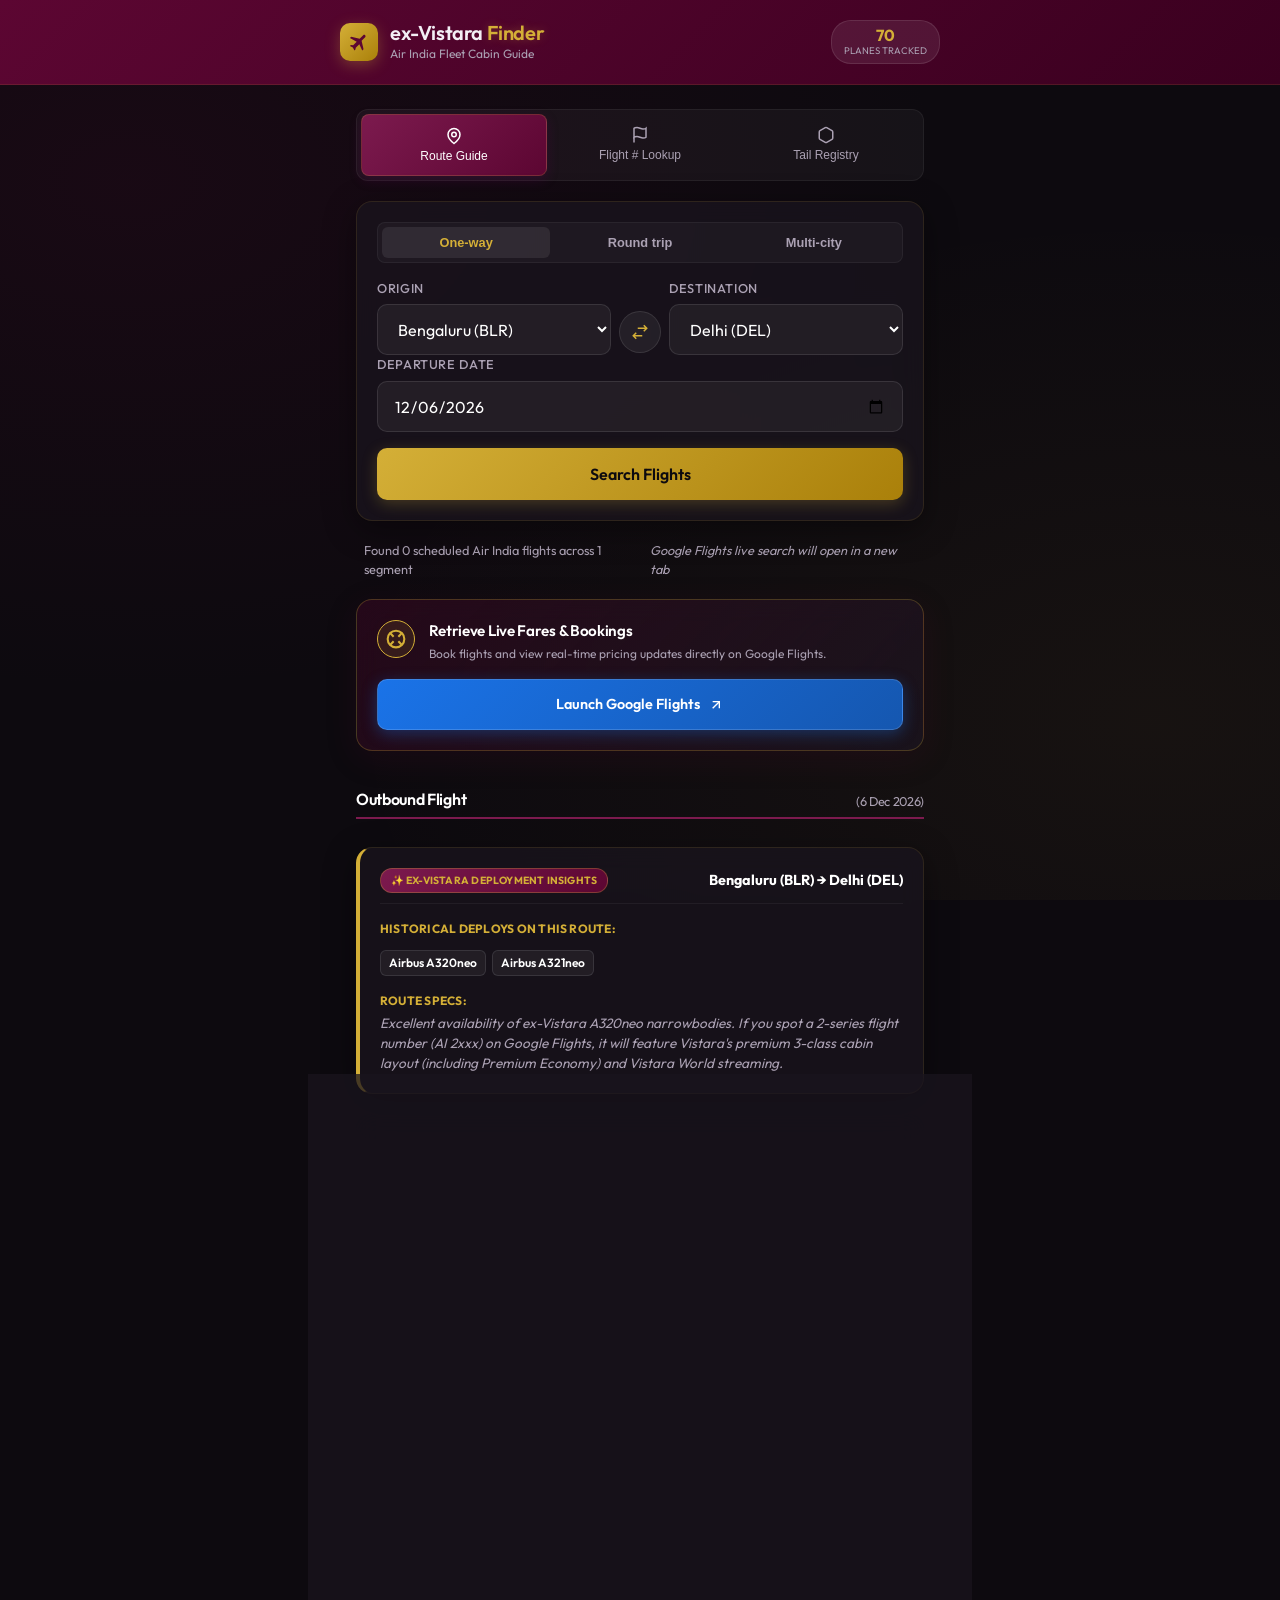
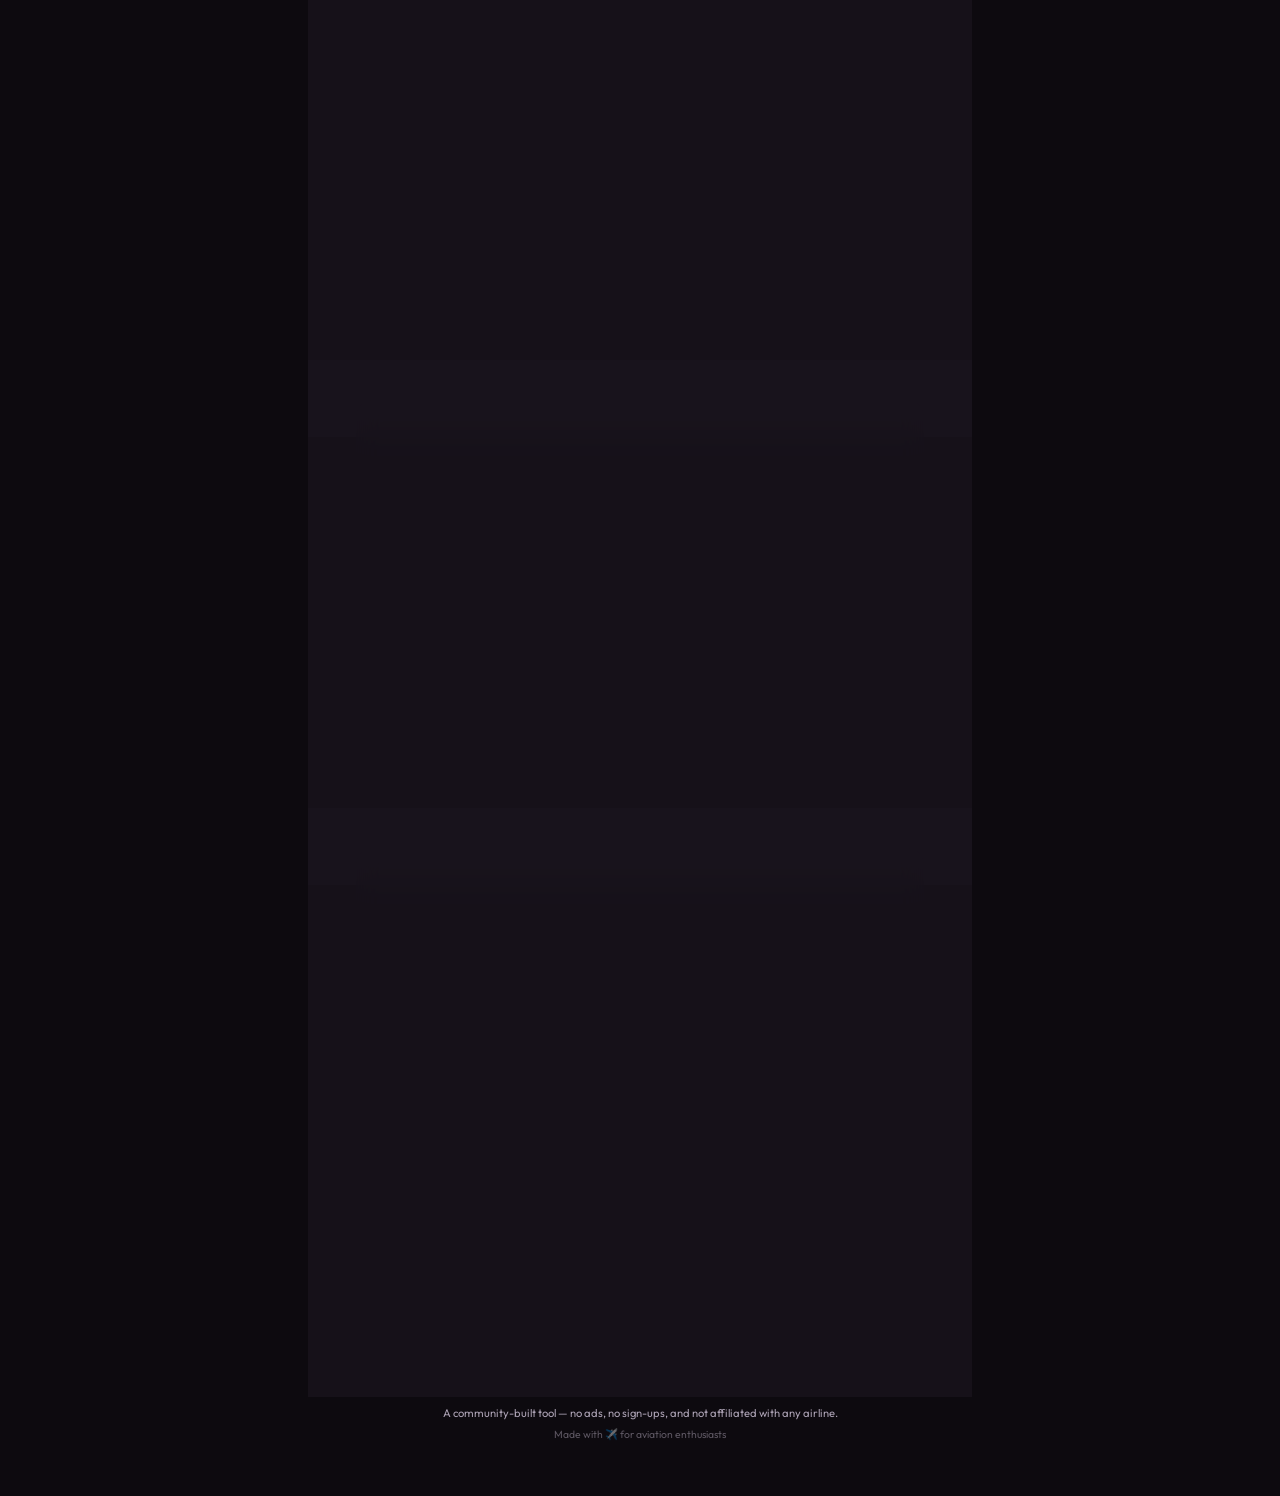
==== commit 7561d59d: "Add FAQ accordion section and update footer to community disclaimer" ====
--- a/index.html
+++ b/index.html
@@ -202,11 +202,99 @@
       </div>
     </section>
 
+    <!-- FAQ Section -->
+    <section class="faq-section card">
+      <h2>Frequently Asked Questions</h2>
+      <div class="faq-list">
+
+        <div class="faq-item">
+          <button class="faq-question" aria-expanded="false">
+            <span>What happened to Vistara?</span>
+            <svg class="faq-chevron" viewBox="0 0 24 24" fill="none" stroke="currentColor" stroke-width="2"><polyline points="6 9 12 15 18 9"/></svg>
+          </button>
+          <div class="faq-answer">
+            <p>Vistara (a Tata-SIA joint venture) merged with Air India on November 12, 2024. All Vistara flights now operate under the Air India brand. The 70 aircraft from Vistara's fleet were absorbed into Air India's operations, but they retain their original cabin configurations — which are often superior to legacy Air India planes.</p>
+          </div>
+        </div>
+
+        <div class="faq-item">
+          <button class="faq-question" aria-expanded="false">
+            <span>How do I know if my Air India flight is on an ex-Vistara plane?</span>
+            <svg class="faq-chevron" viewBox="0 0 24 24" fill="none" stroke="currentColor" stroke-width="2"><polyline points="6 9 12 15 18 9"/></svg>
+          </button>
+          <div class="faq-answer">
+            <p>The easiest indicator is the flight number. Most ex-Vistara routes now carry Air India flight numbers starting with <strong>"2"</strong> (e.g., AI 2955, AI 2810). You can also use the <strong>Flight # Lookup</strong> or <strong>Tail Registry</strong> tabs on this tool to check any specific flight or aircraft registration.</p>
+          </div>
+        </div>
+
+        <div class="faq-item">
+          <button class="faq-question" aria-expanded="false">
+            <span>What's special about ex-Vistara aircraft cabins?</span>
+            <svg class="faq-chevron" viewBox="0 0 24 24" fill="none" stroke="currentColor" stroke-width="2"><polyline points="6 9 12 15 18 9"/></svg>
+          </button>
+          <div class="faq-answer">
+            <p>Ex-Vistara planes typically feature newer interiors with seatback entertainment screens, USB/power outlets at every seat, and premium cabin products. The A321neo jets offer <strong>12 fully lie-flat business class seats</strong> — a rarity on domestic Indian narrowbodies. The Boeing 787-9 Dreamliners have a full three-class layout with business, premium economy, and economy.</p>
+          </div>
+        </div>
+
+        <div class="faq-item">
+          <button class="faq-question" aria-expanded="false">
+            <span>Do ex-Vistara planes still have Premium Economy?</span>
+            <svg class="faq-chevron" viewBox="0 0 24 24" fill="none" stroke="currentColor" stroke-width="2"><polyline points="6 9 12 15 18 9"/></svg>
+          </button>
+          <div class="faq-answer">
+            <p>Yes. The transferred aircraft retain their original seating configurations, including dedicated Premium Economy cabins with extra legroom (33-38" pitch), leg rests, and premium meal service. Air India is gradually rolling out Premium Economy on its own fleet, but ex-Vistara planes remain the most reliable way to get it on domestic routes.</p>
+          </div>
+        </div>
+
+        <div class="faq-item">
+          <button class="faq-question" aria-expanded="false">
+            <span>Can the aircraft assigned to my flight change?</span>
+            <svg class="faq-chevron" viewBox="0 0 24 24" fill="none" stroke="currentColor" stroke-width="2"><polyline points="6 9 12 15 18 9"/></svg>
+          </button>
+          <div class="faq-answer">
+            <p>Yes — aircraft swaps can and do happen due to maintenance, scheduling, or operational needs. While specific routes typically use the same aircraft type, there is no guarantee. We recommend checking closer to your departure date for the most accurate assignment. The <strong>Tail Registry</strong> tab lets you track specific aircraft.</p>
+          </div>
+        </div>
+
+        <div class="faq-item">
+          <button class="faq-question" aria-expanded="false">
+            <span>What does the tail number (registration) tell me?</span>
+            <svg class="faq-chevron" viewBox="0 0 24 24" fill="none" stroke="currentColor" stroke-width="2"><polyline points="6 9 12 15 18 9"/></svg>
+          </button>
+          <div class="faq-answer">
+            <p>Every aircraft has a unique registration number (e.g., VT-TNA). For ex-Vistara planes, registrations starting with <strong>VT-TN</strong> (A320neo), <strong>VT-TV</strong> (A321neo), or <strong>VT-TS</strong> (787-9) indicate a former Vistara aircraft. You can look up any registration in the <strong>Tail Registry</strong> tab to see its full specs.</p>
+          </div>
+        </div>
+
+        <div class="faq-item">
+          <button class="faq-question" aria-expanded="false">
+            <span>Which routes are most likely to get an ex-Vistara plane?</span>
+            <svg class="faq-chevron" viewBox="0 0 24 24" fill="none" stroke="currentColor" stroke-width="2"><polyline points="6 9 12 15 18 9"/></svg>
+          </button>
+          <div class="faq-answer">
+            <p>Ex-Vistara aircraft are most commonly deployed on high-demand metro routes like DEL-BOM, DEL-BLR, DEL-CCU, and BLR-BOM. The Boeing 787-9 Dreamliners operate international routes to destinations like London, Paris, Frankfurt, and Singapore. Use the <strong>Route Guide</strong> tab to check any specific city pair.</p>
+          </div>
+        </div>
+
+        <div class="faq-item">
+          <button class="faq-question" aria-expanded="false">
+            <span>Is this tool affiliated with Air India or Vistara?</span>
+            <svg class="faq-chevron" viewBox="0 0 24 24" fill="none" stroke="currentColor" stroke-width="2"><polyline points="6 9 12 15 18 9"/></svg>
+          </button>
+          <div class="faq-answer">
+            <p>No. ex-Vistara Finder is an independent, community-built tool. We are not affiliated with Air India, Vistara, Tata Group, or any airline. This tool is free to use with no ads and no sign-ups required. Flight and fleet data is sourced from publicly available aviation databases.</p>
+          </div>
+        </div>
+
+      </div>
+    </section>
+
   </main>
 
   <footer class="app-footer">
-    <p>ex-Vistara Finder is an independent cabin layout guide for Air India passengers.</p>
-    <p>© 2026 Fleet Registry Portal. Powered by Antigravity Pairing Systems.</p>
+    <p>A community-built tool — no ads, no sign-ups, and not affiliated with any airline.</p>
+    <p class="footer-heart">Made with ✈️ for aviation enthusiasts</p>
   </footer>
 
   <!-- App Script -->
--- a/styles.css
+++ b/styles.css
@@ -1535,6 +1535,93 @@
   margin-bottom: 0.35rem;
 }
 
+.footer-heart {
+  opacity: 0.5;
+  font-size: 0.65rem !important;
+}
+
+/* FAQ Section */
+.faq-section h2 {
+  font-size: 1.15rem;
+  margin-bottom: 1rem;
+  color: var(--color-white);
+}
+
+.faq-list {
+  display: flex;
+  flex-direction: column;
+  gap: 0;
+}
+
+.faq-item {
+  border-bottom: 1px solid rgba(255, 255, 255, 0.06);
+}
+
+.faq-item:last-child {
+  border-bottom: none;
+}
+
+.faq-question {
+  width: 100%;
+  background: none;
+  border: none;
+  color: var(--color-text);
+  font-family: inherit;
+  font-size: 0.9rem;
+  font-weight: 500;
+  text-align: left;
+  padding: 1rem 0;
+  cursor: pointer;
+  display: flex;
+  justify-content: space-between;
+  align-items: center;
+  gap: 1rem;
+  transition: color 0.3s ease;
+}
+
+.faq-question:hover {
+  color: var(--color-gold);
+}
+
+.faq-chevron {
+  width: 18px;
+  height: 18px;
+  flex-shrink: 0;
+  color: var(--color-text-muted);
+  transition: transform 0.3s cubic-bezier(0.25, 0.8, 0.25, 1), color 0.3s ease;
+}
+
+.faq-item.open .faq-chevron {
+  transform: rotate(180deg);
+  color: var(--color-gold);
+}
+
+.faq-answer {
+  max-height: 0;
+  overflow: hidden;
+  transition: max-height 0.4s cubic-bezier(0.25, 0.8, 0.25, 1), padding 0.3s ease;
+  padding: 0 0 0 0;
+}
+
+.faq-item.open .faq-answer {
+  max-height: 300px;
+  padding: 0 0 1rem 0;
+}
+
+.faq-answer p {
+  font-size: 0.82rem;
+  color: var(--color-text-muted);
+  line-height: 1.6;
+  padding-left: 0.75rem;
+  border-left: 2px solid var(--color-gold-glow);
+}
+
+.faq-answer strong {
+  color: var(--color-gold);
+  font-weight: 600;
+}
+
+
 /* Search Loading & Spinner */
 .search-loading {
   display: flex;
